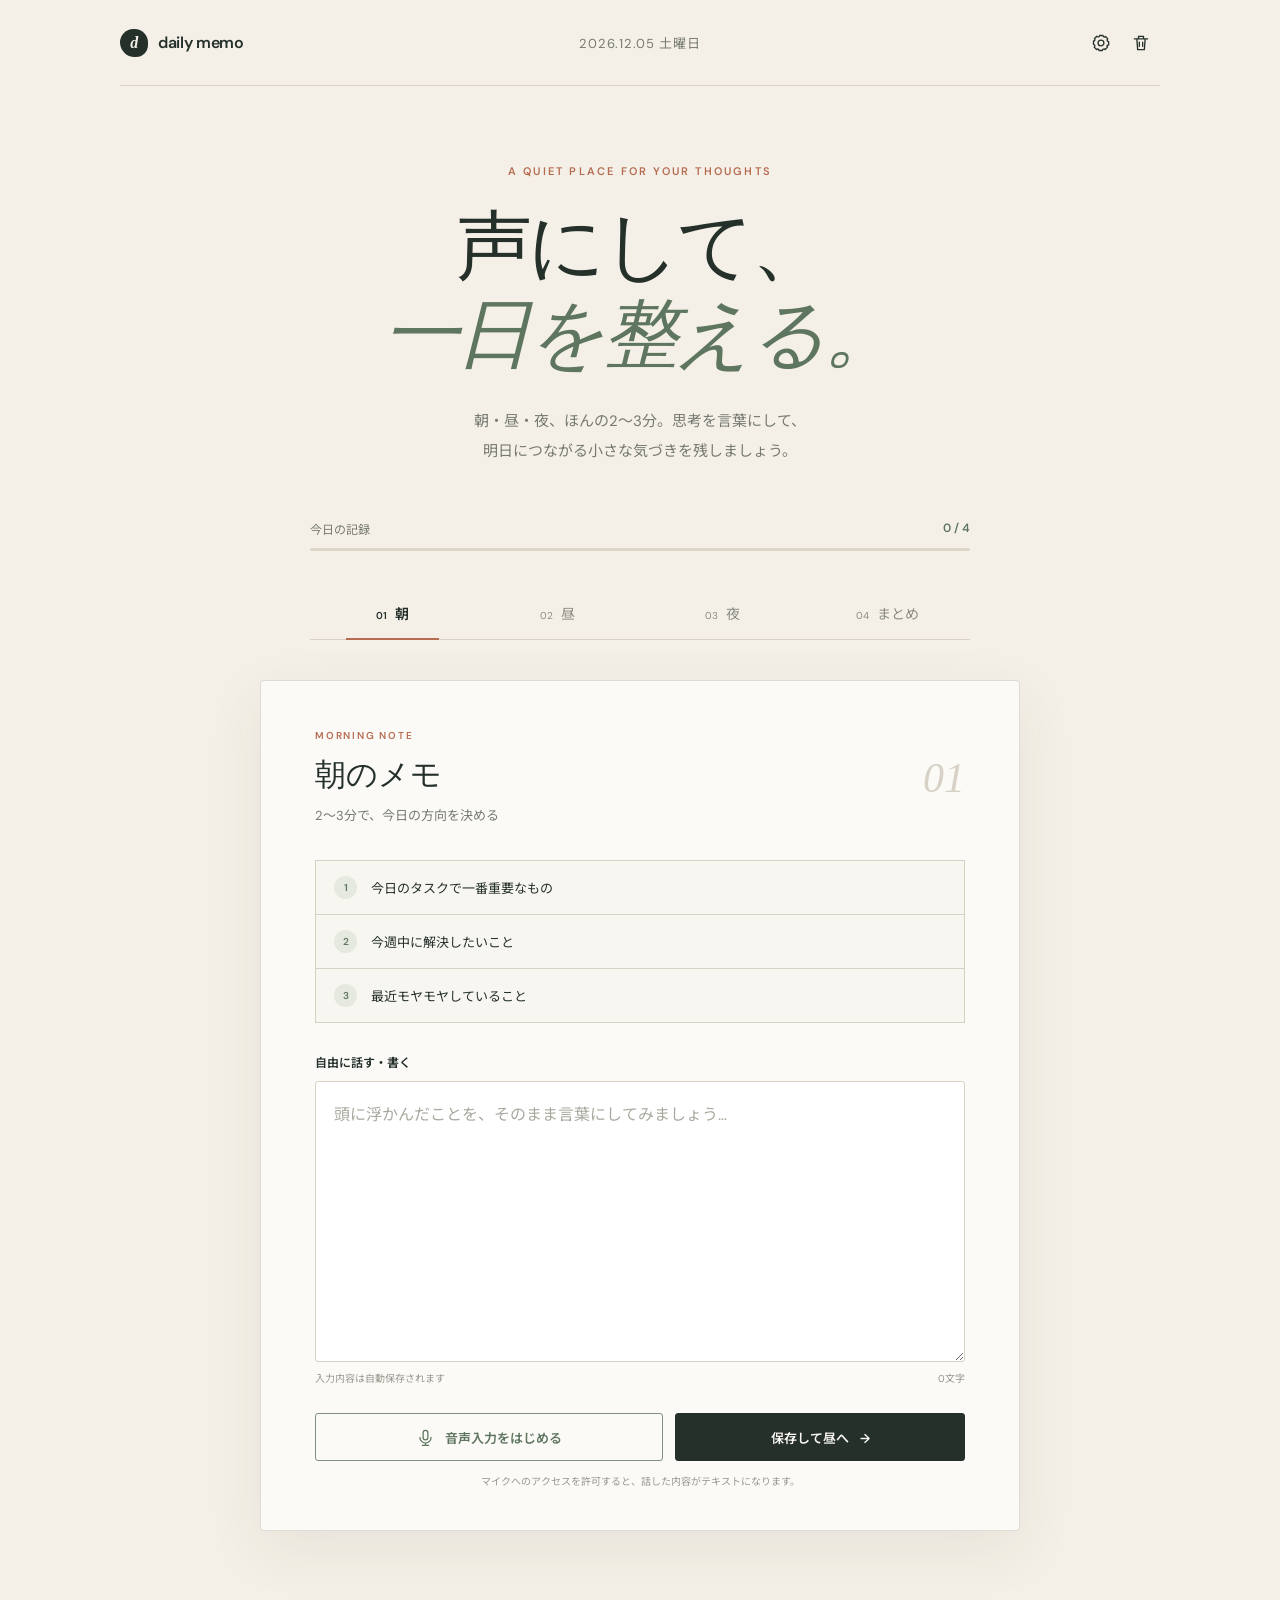
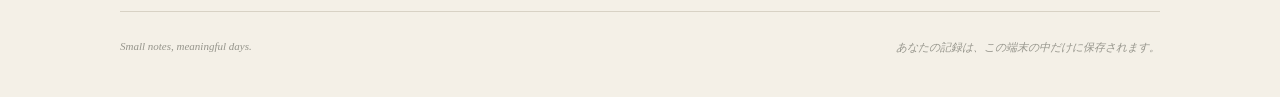
==== index.html @ 257e31b0 "feat: add Daily Memo alpha version" ====
<!doctype html>
<html lang="ja">
<head>
  <meta charset="UTF-8">
  <meta name="viewport" content="width=device-width, initial-scale=1.0">
  <meta name="theme-color" content="#f5f1e8">
  <title>Daily Memo — 声で整える、一日の記録</title>
  <link rel="preconnect" href="https://fonts.googleapis.com">
  <link rel="preconnect" href="https://fonts.gstatic.com" crossorigin>
  <link href="https://fonts.googleapis.com/css2?family=DM+Sans:wght@400;500;600&family=Noto+Sans+JP:wght@400;500;600;700&display=swap" rel="stylesheet">
  <link rel="stylesheet" href="styles.css">
</head>
<body>
  <div class="shell">
    <header class="site-header">
      <a class="brand" href="#" aria-label="Daily Memo ホーム">
        <span class="brand-mark">d</span>
        <span>daily memo</span>
      </a>
      <div class="header-date" id="headerDate"></div>
      <div class="header-actions">
        <button class="icon-button" id="settingsButton" type="button" aria-label="保存先を設定" title="保存先を設定">
          <svg viewBox="0 0 24 24" aria-hidden="true"><path d="M12 15.5a3.5 3.5 0 1 0 0-7 3.5 3.5 0 0 0 0 7Z"/><path d="M19.4 15a1.7 1.7 0 0 0 .34 1.88l.06.06-2.83 2.83-.06-.06A1.7 1.7 0 0 0 15 19.4a1.7 1.7 0 0 0-1 .6 1.7 1.7 0 0 0-.4 1.1V21h-4v-.1A1.7 1.7 0 0 0 8.6 19.4a1.7 1.7 0 0 0-1.88.34l-.06.06-2.83-2.83.06-.06A1.7 1.7 0 0 0 4.6 15a1.7 1.7 0 0 0-.6-1 1.7 1.7 0 0 0-1.1-.4H3v-4h.1A1.7 1.7 0 0 0 4.6 8.6a1.7 1.7 0 0 0-.34-1.88l-.06-.06 2.83-2.83.06.06A1.7 1.7 0 0 0 9 4.6a1.7 1.7 0 0 0 1-.6 1.7 1.7 0 0 0 .4-1.1V3h4v.1A1.7 1.7 0 0 0 15.4 4.6a1.7 1.7 0 0 0 1.88-.34l.06-.06 2.83 2.83-.06.06A1.7 1.7 0 0 0 19.4 9c.1.4.3.7.6 1 .3.3.7.4 1.1.4h.1v4h-.1a1.7 1.7 0 0 0-1.7.6Z"/></svg>
        </button>
        <button class="icon-button" id="resetButton" type="button" aria-label="今日のメモをリセット" title="今日のメモをリセット">
          <svg viewBox="0 0 24 24" aria-hidden="true"><path d="M4 7h16M9 7V4h6v3m-8 0 1 13h8l1-13M10 11v5m4-5v5"/></svg>
        </button>
      </div>
    </header>

    <main>
      <section class="hero">
        <p class="eyebrow">A QUIET PLACE FOR YOUR THOUGHTS</p>
        <h1>声にして、<br><em>一日を整える。</em></h1>
        <p class="hero-copy">朝・昼・夜、ほんの2〜3分。思考を言葉にして、<br class="desktop-only">明日につながる小さな気づきを残しましょう。</p>
      </section>

      <section class="progress-wrap" aria-label="今日の進捗">
        <div class="progress-head">
          <span>今日の記録</span>
          <strong id="progressText">0 / 4</strong>
        </div>
        <div class="progress-track"><span id="progressBar"></span></div>
      </section>

      <nav class="steps" aria-label="メモのステップ">
        <button class="step-tab active" data-step="morning" type="button"><span>01</span>朝</button>
        <button class="step-tab" data-step="noon" type="button"><span>02</span>昼</button>
        <button class="step-tab" data-step="night" type="button"><span>03</span>夜</button>
        <button class="step-tab" data-step="summary" type="button"><span>04</span>まとめ</button>
      </nav>

      <section class="memo-panel" id="memoPanel">
        <div class="time-badge" id="timeBadge">MORNING NOTE</div>
        <div class="panel-heading">
          <div>
            <h2 id="panelTitle">朝のメモ</h2>
            <p id="panelDuration">2〜3分で、今日の方向を決める</p>
          </div>
          <span class="step-number" id="stepNumber">01</span>
        </div>

        <div id="entryView">
          <div class="prompts" id="prompts"></div>
          <div class="input-wrap">
            <label for="memoInput">自由に話す・書く</label>
            <textarea id="memoInput" rows="8" placeholder="頭に浮かんだことを、そのまま言葉にしてみましょう…"></textarea>
            <div class="input-footer">
              <span id="saveStatus">入力内容は自動保存されます</span>
              <span id="charCount">0文字</span>
            </div>
          </div>
          <div class="actions">
            <button class="record-button" id="recordButton" type="button">
              <span class="mic-icon"><svg viewBox="0 0 24 24" aria-hidden="true"><path d="M12 3a3 3 0 0 0-3 3v6a3 3 0 0 0 6 0V6a3 3 0 0 0-3-3Zm-7 9a7 7 0 0 0 14 0M12 19v3m-4 0h8"/></svg></span>
              <span id="recordLabel">音声入力をはじめる</span>
            </button>
            <button class="next-button" id="nextButton" type="button">保存して次へ <span>→</span></button>
          </div>
          <p class="voice-note" id="voiceNote">マイクへのアクセスを許可すると、話した内容がテキストになります。</p>
        </div>

        <div id="summaryView" hidden>
          <div class="summary-intro">
            <span class="sparkle">✦</span>
            <div><h3>一日分のメモをCodexで整理</h3><p>ChatGPTでログインしたCodexが整理し、結果をMarkdownとして自動保存します。</p></div>
          </div>
          <div class="api-status" id="apiStatus">接続状態を確認しています…</div>
          <div class="summary-preview" id="summaryPreview"></div>
          <div class="actions summary-actions">
            <button class="record-button copy-button" id="copyButton" type="button">結果をコピー</button>
            <button class="next-button" id="summarizeButton" type="button">Codexで整理して保存 <span>✦</span></button>
          </div>
        </div>
      </section>
    </main>

    <footer><span>Small notes, meaningful days.</span><span>あなたの記録は、この端末の中だけに保存されます。</span></footer>
  </div>
  <div class="toast" id="toast" role="status" aria-live="polite"></div>
  <div class="settings-overlay" id="settingsOverlay" hidden>
    <section class="settings-dialog" role="dialog" aria-modal="true" aria-labelledby="settingsTitle">
      <span class="settings-mark">01</span>
      <h2 id="settingsTitle">保存先を設定</h2>
      <p>Daily MemoのMarkdownファイルを保存するフォルダを指定してください。この設定が完了するまでアプリは利用できません。</p>
      <label for="saveDirectoryInput">保存先ディレクトリ</label>
      <div class="directory-row">
        <input id="saveDirectoryInput" type="text" placeholder="例: H:\マイドライブ\Obsidian\docs\daily_memo">
        <button id="browseDirectoryButton" type="button">フォルダを選択</button>
      </div>
      <div class="settings-error" id="settingsError"></div>
      <div class="settings-buttons">
        <button id="cancelSettingsButton" type="button">キャンセル</button>
        <button id="saveSettingsButton" type="button">保存して始める</button>
      </div>
    </section>
  </div>
  <script src="app.js"></script>
</body>
</html>
---- styles.css ----
:root {
  --paper: #f4f0e7;
  --card: #fbfaf6;
  --ink: #25302b;
  --muted: #777a72;
  --line: #d8d2c5;
  --sage: #7e917e;
  --sage-dark: #5e755f;
  --terra: #b66c52;
}

* { box-sizing: border-box; }
html { scroll-behavior: smooth; }
body {
  margin: 0;
  color: var(--ink);
  background: var(--paper);
  font-family: "DM Sans", "Noto Sans JP", sans-serif;
  -webkit-font-smoothing: antialiased;
}
button, textarea { font: inherit; }
button { color: inherit; }
.shell { width: min(100% - 40px, 1040px); margin: 0 auto; }
.site-header { height: 86px; display: grid; grid-template-columns: 1fr auto 1fr; align-items: center; border-bottom: 1px solid var(--line); }
.brand { display: flex; align-items: center; gap: 10px; color: var(--ink); text-decoration: none; font-weight: 600; letter-spacing: -.02em; }
.brand-mark { display: grid; place-items: center; width: 28px; height: 28px; color: var(--paper); background: var(--ink); border-radius: 50% 50% 45% 55%; font-family: Georgia, serif; font-style: italic; }
.header-date { color: var(--muted); font-size: 13px; letter-spacing: .08em; }
.icon-button { justify-self: end; width: 38px; height: 38px; padding: 9px; border: 0; border-radius: 50%; background: transparent; cursor: pointer; }
.header-actions { justify-self: end; display: flex; gap: 2px; }
.icon-button:hover { background: rgba(37,48,43,.07); }
.icon-button svg { fill: none; stroke: currentColor; stroke-width: 1.6; stroke-linecap: round; stroke-linejoin: round; }
.hero { padding: 78px 0 54px; text-align: center; }
.eyebrow { margin: 0 0 24px; color: var(--terra); font-size: 11px; font-weight: 600; letter-spacing: .2em; }
h1 { margin: 0; font-family: Georgia, "Noto Serif JP", serif; font-size: clamp(48px, 7vw, 76px); font-weight: 400; line-height: 1.16; letter-spacing: -.045em; }
h1 em { color: var(--sage-dark); font-weight: 400; }
.hero-copy { margin: 28px 0 0; color: var(--muted); font-size: 15px; line-height: 2; }
.progress-wrap { width: min(100%, 660px); margin: 0 auto 36px; }
.progress-head { display: flex; justify-content: space-between; margin-bottom: 10px; color: var(--muted); font-size: 12px; }
.progress-head strong { color: var(--sage-dark); font-weight: 600; }
.progress-track { height: 3px; overflow: hidden; background: #ddd7ca; border-radius: 10px; }
.progress-track span { display: block; width: 0; height: 100%; background: var(--sage); border-radius: inherit; transition: width .35s ease; }
.steps { width: min(100%, 660px); margin: 0 auto; display: grid; grid-template-columns: repeat(4,1fr); border-bottom: 1px solid var(--line); }
.step-tab { position: relative; padding: 16px 6px; border: 0; background: transparent; color: #8a8b84; cursor: pointer; font-size: 14px; }
.step-tab span { margin-right: 7px; font-size: 10px; letter-spacing: .08em; }
.step-tab::after { content: ""; position: absolute; left: 22%; right: 22%; bottom: -1px; height: 2px; background: transparent; }
.step-tab.active { color: var(--ink); font-weight: 600; }
.step-tab.active::after { background: var(--terra); }
.step-tab.complete::before { content: "✓"; position: absolute; top: 6px; right: 18%; color: var(--sage-dark); font-size: 10px; }
.memo-panel { width: min(100%, 760px); margin: 40px auto 80px; padding: 48px 54px 42px; border: 1px solid rgba(127,116,97,.23); border-radius: 4px; background: var(--card); box-shadow: 0 18px 60px rgba(63,53,41,.07); }
.time-badge { color: var(--terra); font-size: 10px; font-weight: 600; letter-spacing: .18em; }
.panel-heading { display: flex; align-items: start; justify-content: space-between; margin: 12px 0 36px; }
.panel-heading h2 { margin: 0 0 9px; font-family: Georgia, "Noto Serif JP", serif; font-size: 31px; font-weight: 400; }
.panel-heading p { margin: 0; color: var(--muted); font-size: 13px; }
.step-number { color: #d8d2c6; font-family: Georgia, serif; font-size: 42px; font-style: italic; }
.prompts { display: grid; gap: 1px; margin-bottom: 30px; background: var(--line); border: 1px solid var(--line); }
.prompt { display: flex; gap: 14px; align-items: center; padding: 15px 18px; background: #f8f6f0; font-size: 13px; }
.prompt span { display: grid; place-items: center; flex: 0 0 23px; height: 23px; color: var(--sage-dark); background: #e5e9e0; border-radius: 50%; font-size: 10px; font-weight: 600; }
.input-wrap label { display: block; margin-bottom: 10px; font-size: 12px; font-weight: 600; }
textarea { display: block; width: 100%; min-height: 170px; padding: 18px; resize: vertical; color: var(--ink); background: #fff; border: 1px solid var(--line); border-radius: 3px; outline: none; line-height: 1.9; }
textarea:focus { border-color: var(--sage); box-shadow: 0 0 0 3px rgba(126,145,126,.12); }
textarea::placeholder { color: #aaa99f; }
.input-footer { display: flex; justify-content: space-between; padding-top: 8px; color: #99988f; font-size: 10px; }
.actions { display: flex; gap: 12px; margin-top: 28px; }
.actions button { min-height: 48px; border-radius: 3px; cursor: pointer; font-size: 13px; font-weight: 600; transition: .2s ease; }
.record-button { flex: 1.35; display: flex; align-items: center; justify-content: center; gap: 10px; border: 1px solid var(--sage); color: var(--sage-dark); background: transparent; }
.record-button:hover { background: #edf0e9; }
.record-button.recording { color: #a74f3e; border-color: #bd6a58; background: #f8ebe7; }
.mic-icon { width: 19px; height: 19px; }
.mic-icon svg { fill: none; stroke: currentColor; stroke-width: 1.6; stroke-linecap: round; stroke-linejoin: round; }
.next-button { flex: 1; padding: 0 20px; border: 1px solid var(--ink); color: #f9f7f1; background: var(--ink); }
.next-button:hover { transform: translateY(-1px); background: #35423c; }
.next-button span { margin-left: 8px; }
.voice-note { margin: 12px 0 0; color: #99988f; font-size: 10px; text-align: center; }
.summary-intro { display: flex; gap: 16px; padding: 20px; margin-bottom: 24px; background: #eef0e9; border-radius: 3px; }
.summary-intro h3 { margin: 0 0 5px; font-family: Georgia, "Noto Serif JP", serif; font-size: 18px; font-weight: 400; }
.summary-intro p { margin: 0; color: var(--muted); font-size: 12px; line-height: 1.6; }
.sparkle { color: var(--terra); font-size: 22px; }
.summary-preview { max-height: 420px; overflow: auto; padding: 22px; background: #fff; border: 1px solid var(--line); white-space: pre-wrap; font-size: 12px; line-height: 1.8; }
.api-status { margin: -10px 0 12px; color: var(--muted); font-size: 11px; }
.api-status.ready { color: var(--sage-dark); }
.api-status.error { color: #a74f3e; }
.summary-preview:empty::before { content: "「Codexで整理して保存」を押すと、ここに結果が表示されます。"; color: #aaa99f; }
.next-button:disabled, .record-button:disabled { cursor: wait; opacity: .55; transform: none; }
.copy-button { padding: 0 20px; }
footer { display: flex; justify-content: space-between; padding: 28px 0 42px; border-top: 1px solid var(--line); color: #96958c; font-family: Georgia, serif; font-size: 11px; font-style: italic; }
.toast { position: fixed; left: 50%; bottom: 28px; z-index: 5; padding: 11px 18px; color: white; background: var(--ink); border-radius: 3px; font-size: 12px; opacity: 0; transform: translate(-50%, 15px); pointer-events: none; transition: .25s; }
.toast.show { opacity: 1; transform: translate(-50%, 0); }
.settings-overlay { position: fixed; inset: 0; z-index: 20; display: grid; place-items: center; padding: 20px; background: rgba(37,48,43,.58); backdrop-filter: blur(5px); }
.settings-overlay[hidden] { display: none; }
.settings-dialog { position: relative; width: min(100%, 520px); padding: 42px; background: var(--card); border: 1px solid var(--line); box-shadow: 0 24px 80px rgba(20,25,22,.22); }
.settings-dialog h2 { margin: 0 0 12px; font-family: Georgia, "Noto Serif JP", serif; font-size: 29px; font-weight: 400; }
.settings-dialog > p { margin: 0 0 28px; color: var(--muted); font-size: 13px; line-height: 1.8; }
.settings-dialog label { display: block; margin-bottom: 9px; font-size: 12px; font-weight: 600; }
.settings-dialog input { width: 100%; padding: 13px 14px; border: 1px solid var(--line); border-radius: 3px; outline: none; }
.settings-dialog input:focus { border-color: var(--sage); box-shadow: 0 0 0 3px rgba(126,145,126,.12); }
.settings-mark { position: absolute; top: 30px; right: 36px; color: #d8d2c6; font-family: Georgia, serif; font-size: 34px; font-style: italic; }
.settings-error { min-height: 18px; margin-top: 8px; color: #a74f3e; font-size: 11px; }
.directory-row { display: flex; gap: 8px; }
.directory-row input { min-width: 0; flex: 1; }
#browseDirectoryButton { flex: 0 0 auto; padding: 0 15px; border: 1px solid var(--sage); border-radius: 3px; color: var(--sage-dark); background: transparent; cursor: pointer; font-size: 11px; font-weight: 600; }
.settings-buttons { display: flex; justify-content: flex-end; gap: 10px; margin-top: 18px; }
.settings-buttons button { min-height: 44px; padding: 0 18px; border-radius: 3px; cursor: pointer; font-size: 12px; font-weight: 600; }
#cancelSettingsButton { border: 1px solid var(--line); background: transparent; }
#saveSettingsButton { border: 1px solid var(--ink); color: white; background: var(--ink); }
#cancelSettingsButton[hidden] { display: none; }
.summary-preview.rendered { padding: 26px 30px; font-size: 13px; line-height: 1.85; white-space: normal; }
.summary-preview.rendered h2 { margin: 1.5em 0 .55em; padding-bottom: 7px; border-bottom: 1px solid var(--line); font-family: Georgia, "Noto Serif JP", serif; font-size: 20px; font-weight: 400; }
.summary-preview.rendered h1 { margin: 0 0 1em; font-family: Georgia, "Noto Serif JP", serif; font-size: 24px; font-weight: 400; }
.summary-preview.rendered h1:not(:first-child) { margin-top: 2.4em; }
.summary-preview.rendered h2:first-child { margin-top: 0; }
.summary-preview.rendered h3 { margin: 1.25em 0 .45em; font-size: 15px; }
.summary-preview.rendered p { margin: .6em 0; }
.summary-preview.rendered ul, .summary-preview.rendered ol { margin: .5em 0 1em; padding-left: 1.7em; }
.summary-preview.rendered li { margin: .35em 0; }
.summary-preview.rendered strong { color: var(--sage-dark); }

@media (max-width: 640px) {
  .shell { width: min(100% - 24px, 1040px); }
  .site-header { height: 70px; }
  .header-date { display: none; }
  .hero { padding: 54px 0 42px; }
  h1 { font-size: 47px; }
  .desktop-only { display: none; }
  .steps { margin-top: 6px; }
  .step-tab { padding: 14px 2px; }
  .step-tab span { display: block; margin: 0 0 4px; }
  .memo-panel { margin-top: 26px; padding: 32px 22px 28px; }
  .settings-dialog { padding: 34px 24px; }
  .directory-row { flex-direction: column; }
  #browseDirectoryButton { min-height: 42px; }
  .panel-heading { margin-bottom: 28px; }
  .panel-heading h2 { font-size: 27px; }
  .step-number { font-size: 34px; }
  .actions { flex-direction: column; }
  .actions button { flex: auto; }
  footer { display: grid; gap: 8px; text-align: center; }
}
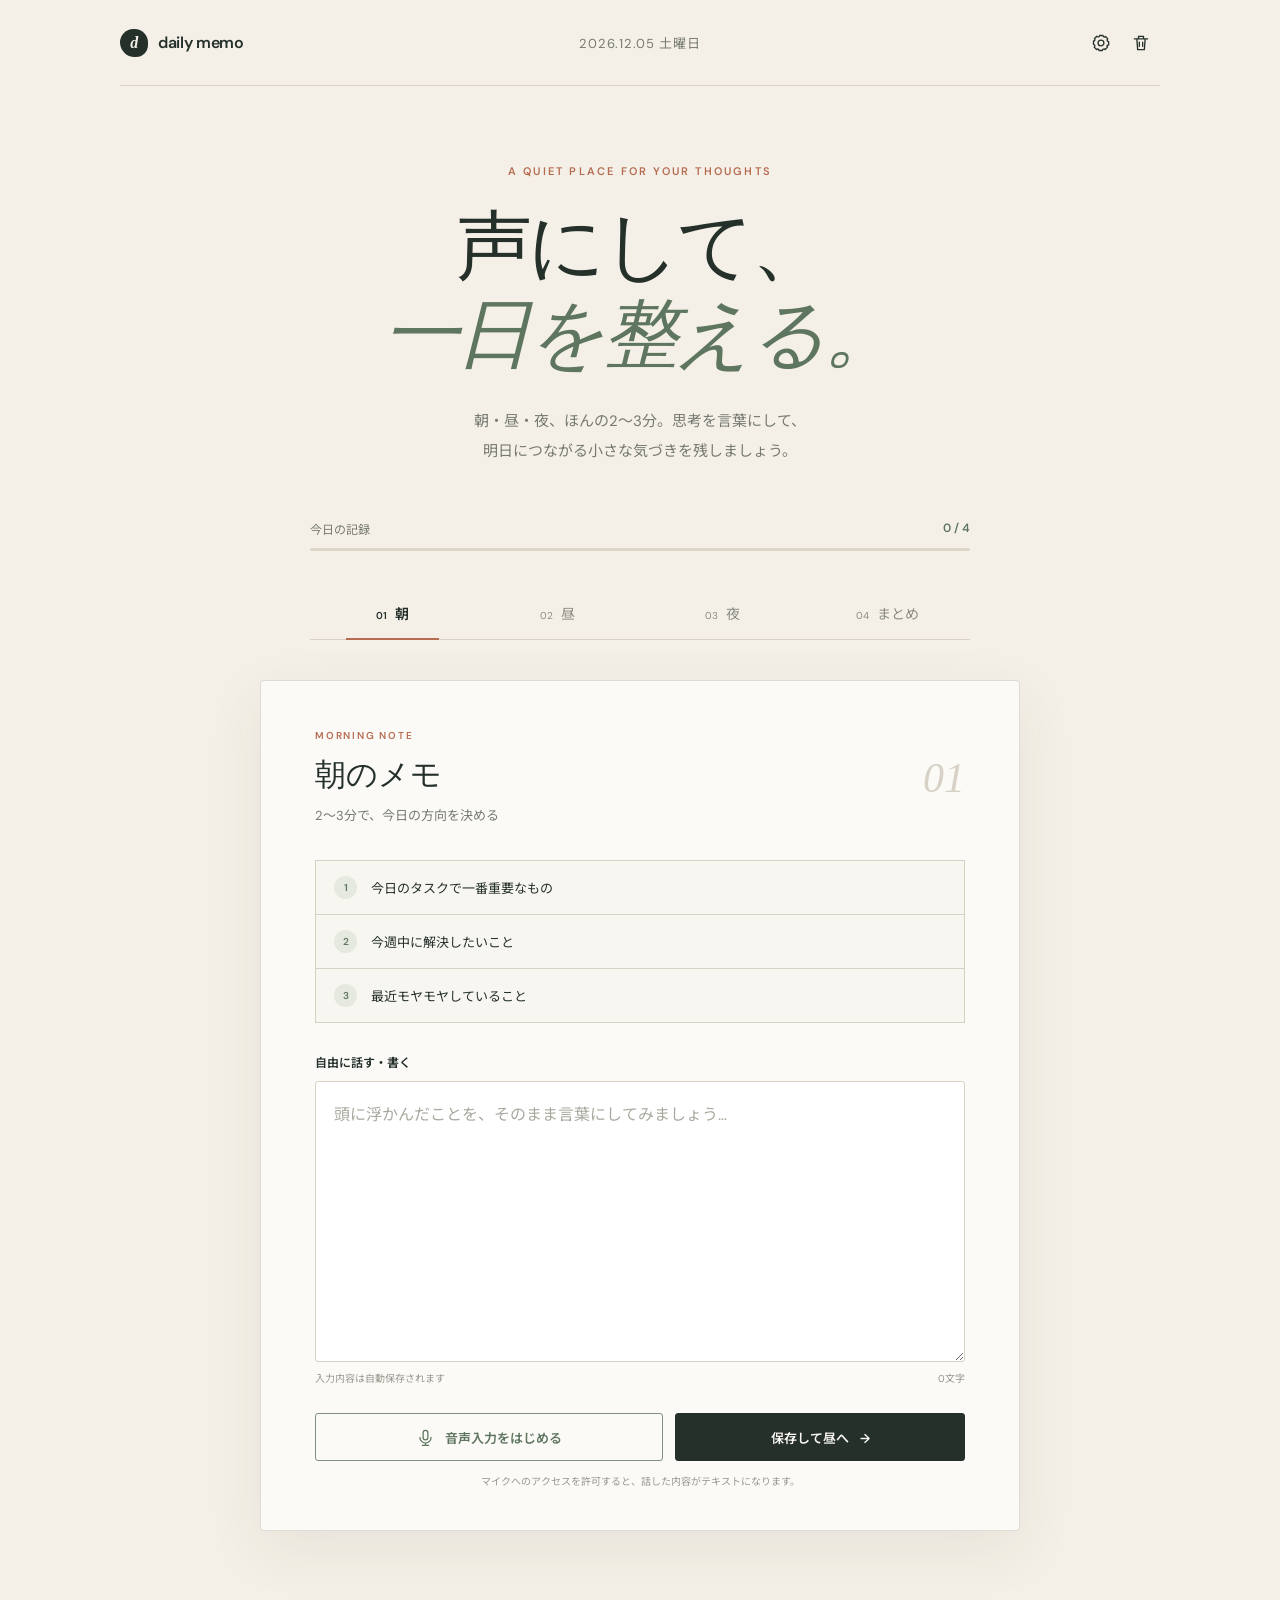
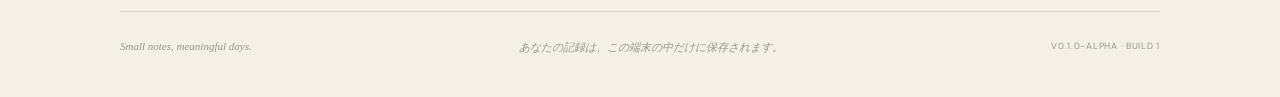
==== commit 5821b400: "chore: display alpha version in footer" ====
--- a/index.html
+++ b/index.html
@@ -95,7 +95,11 @@
       </section>
     </main>
 
-    <footer><span>Small notes, meaningful days.</span><span>あなたの記録は、この端末の中だけに保存されます。</span></footer>
+    <footer>
+      <span>Small notes, meaningful days.</span>
+      <span>あなたの記録は、この端末の中だけに保存されます。</span>
+      <span class="app-version" title="Daily Memo アプリバージョン">v0.1.0-alpha · build 1</span>
+    </footer>
   </div>
   <div class="toast" id="toast" role="status" aria-live="polite"></div>
   <div class="settings-overlay" id="settingsOverlay" hidden>
--- a/styles.css
+++ b/styles.css
@@ -83,6 +83,7 @@
 .next-button:disabled, .record-button:disabled { cursor: wait; opacity: .55; transform: none; }
 .copy-button { padding: 0 20px; }
 footer { display: flex; justify-content: space-between; padding: 28px 0 42px; border-top: 1px solid var(--line); color: #96958c; font-family: Georgia, serif; font-size: 11px; font-style: italic; }
+.app-version { font-family: "DM Sans", "Noto Sans JP", sans-serif; font-size: 9px; font-style: normal; letter-spacing: .08em; text-transform: uppercase; }
 .toast { position: fixed; left: 50%; bottom: 28px; z-index: 5; padding: 11px 18px; color: white; background: var(--ink); border-radius: 3px; font-size: 12px; opacity: 0; transform: translate(-50%, 15px); pointer-events: none; transition: .25s; }
 .toast.show { opacity: 1; transform: translate(-50%, 0); }
 .settings-overlay { position: fixed; inset: 0; z-index: 20; display: grid; place-items: center; padding: 20px; background: rgba(37,48,43,.58); backdrop-filter: blur(5px); }
